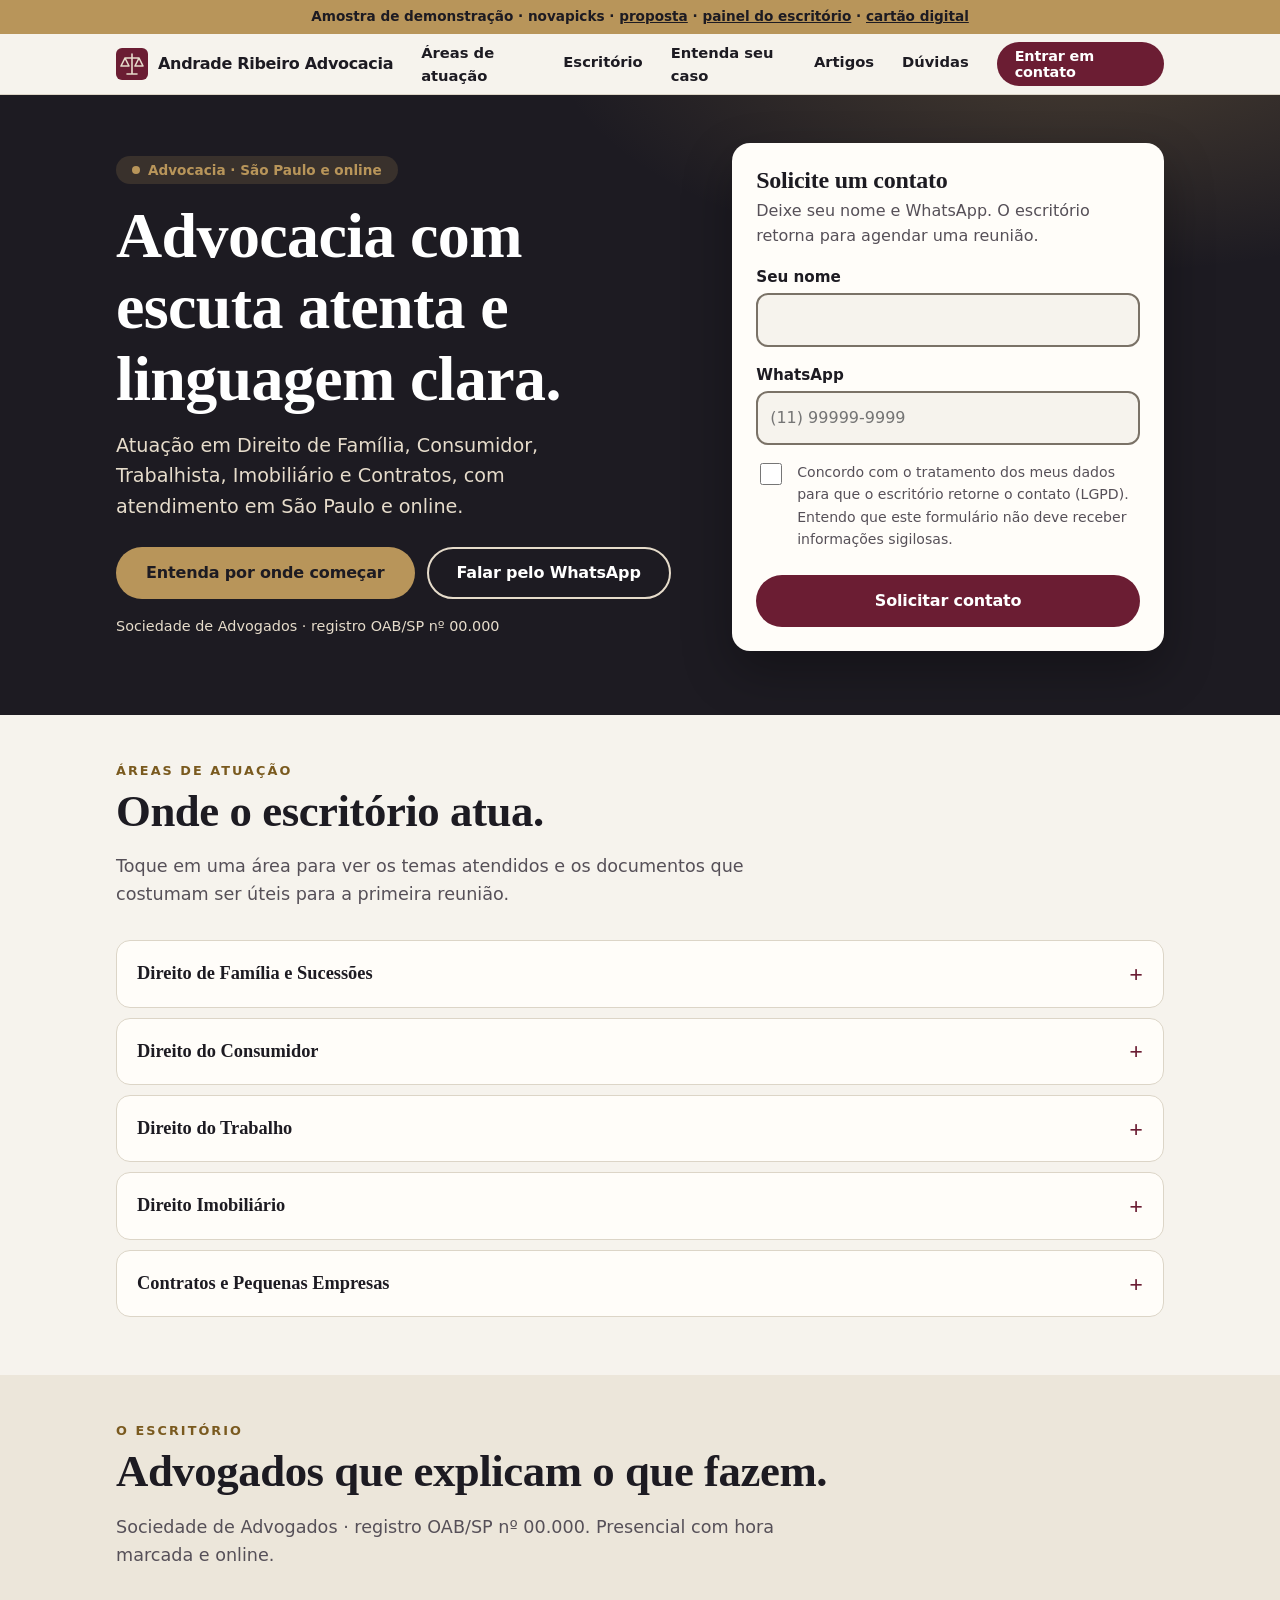
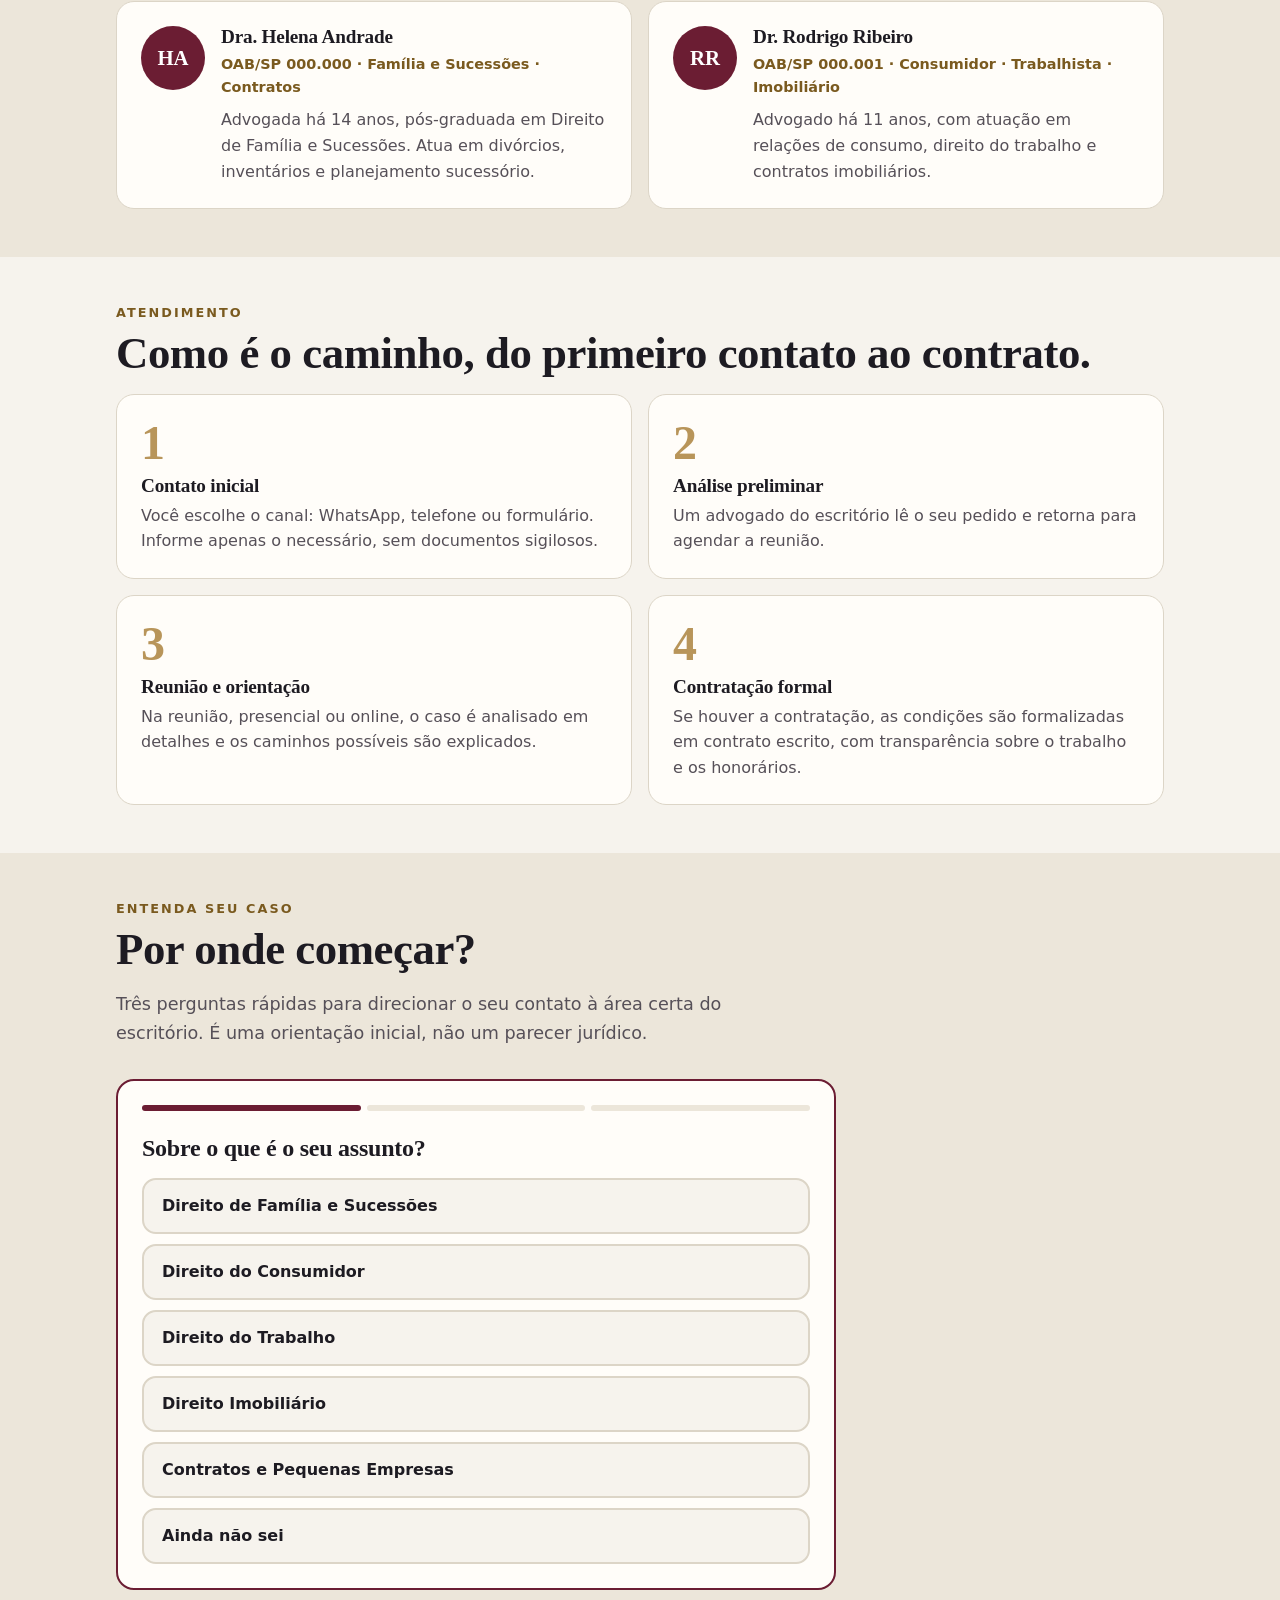
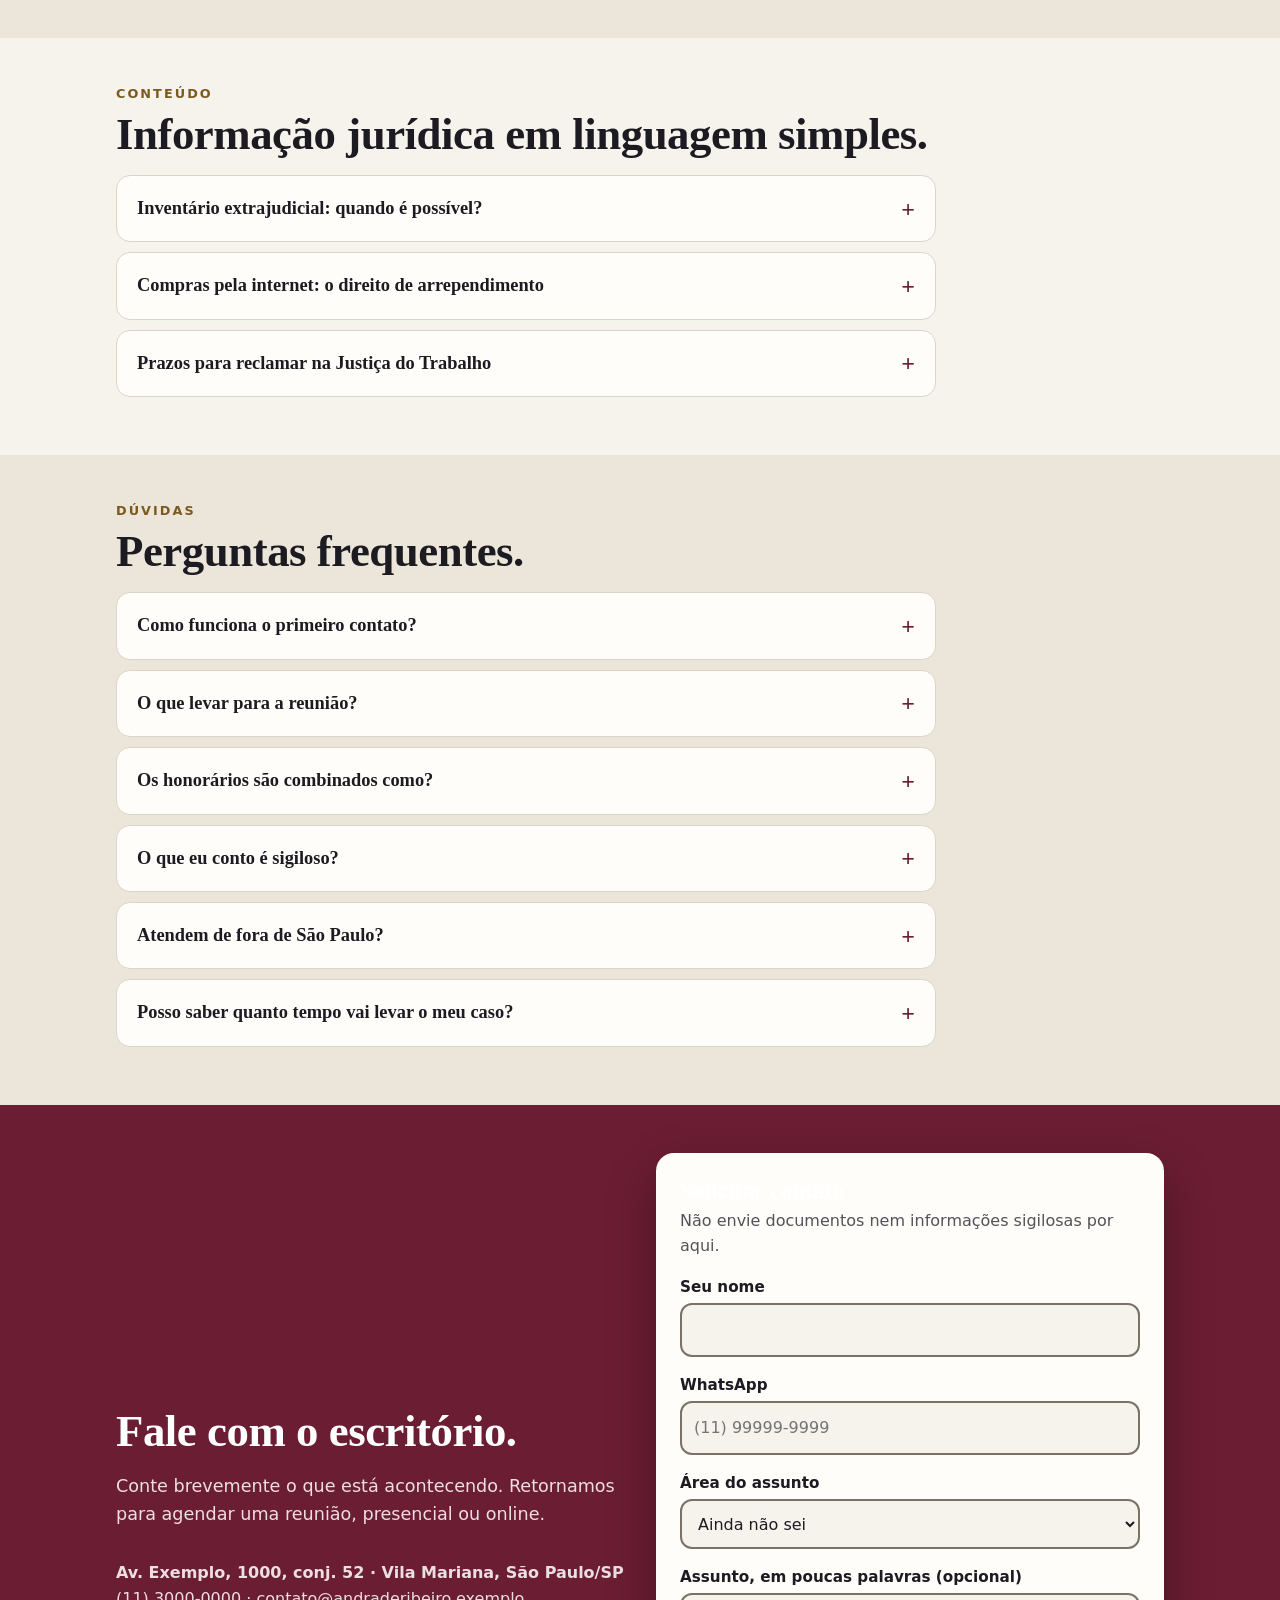
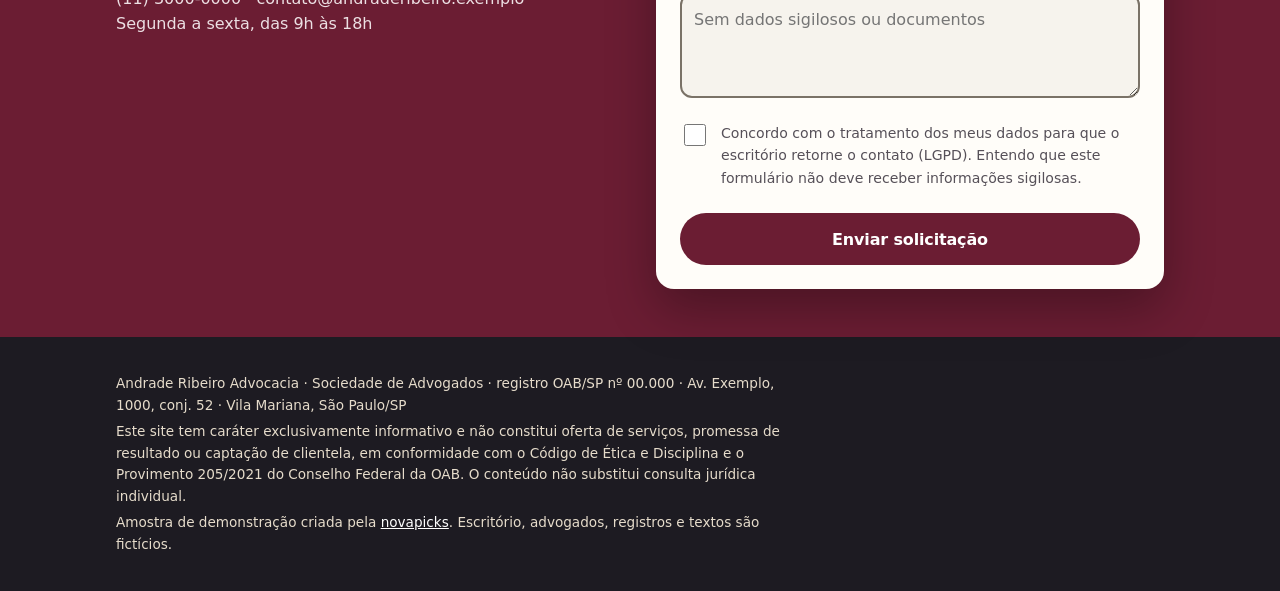
==== index.html @ 20d7a7cc "feat: site para escritório de advocacia com triagem, painel e cartão digital" ====
<!doctype html>
<html lang="pt-BR">
<head>
<meta charset="utf-8">
<meta name="viewport" content="width=device-width, initial-scale=1">
<meta name="description" content="Andrade Ribeiro Advocacia: Direito de Família, Consumidor, Trabalhista, Imobiliário e Contratos. Atendimento em São Paulo e online.">
<meta name="theme-color" content="#1d1b22">
<title>Andrade Ribeiro Advocacia · São Paulo</title>
<link rel="stylesheet" href="css/estilo.css">
</head>
<body>
<a class="pular" href="#conteudo">Pular para o conteúdo</a>
<div class="selo-demo">Amostra de demonstração · novapicks · <a href="apresentacao.html">proposta</a> · <a href="leads.html" target="_blank" rel="noopener">painel do escritório</a> · <a href="cartao.html">cartão digital</a></div>
<nav class="nav" aria-label="Principal"><div class="nav-int">
  <a class="marca" href="#topo"><svg class="logo" viewBox="0 0 32 32" aria-hidden="true"><rect width="32" height="32" rx="6" fill="#6b1d33"/><path d="M16 6v20M9 10h14M9 10l-4 8h8zM23 10l-4 8h8zM11 26h10" fill="none" stroke="#e6dccb" stroke-width="1.6" stroke-linecap="round" stroke-linejoin="round"/></svg><span id="n-marca"></span></a>
  <ul><li><a class="l" href="#areas">Áreas de atuação</a></li><li><a class="l" href="#escritorio">Escritório</a></li><li><a class="l" href="#triagem">Entenda seu caso</a></li><li><a class="l" href="#artigos">Artigos</a></li><li><a class="l" href="#duvidas">Dúvidas</a></li></ul>
  <a class="btn btn-prim btn-pequeno" href="#contato">Entrar em contato</a>
</div></nav>

<header class="hero" id="topo"><div class="hero-int">
  <div>
    <span class="etiqueta" id="h-et"></span>
    <h1 id="h-titulo"></h1>
    <p class="sub" id="h-sub"></p>
    <div class="grupo-btn"><a class="btn btn-ouro" href="#triagem">Entenda por onde começar</a><a class="btn btn-contorno" id="h-zap" target="_blank" rel="noopener" style="color:#fff;border-color:#e6dccb">Falar pelo WhatsApp</a></div>
    <p class="garantia" id="h-reg"></p>
  </div>
  <div class="cartao-lead"><h2>Solicite um contato</h2><p>Deixe seu nome e WhatsApp. O escritório retorna para agendar uma reunião.</p><div data-form data-origem="formulario" data-rotulo="Solicitar contato"></div></div>
</div></header>

<main id="conteudo" tabindex="-1">
  <section id="areas"><div class="container"><p class="sobretitulo">Áreas de atuação</p><h2>Onde o escritório atua.</h2><p class="lead">Toque em uma área para ver os temas atendidos e os documentos que costumam ser úteis para a primeira reunião.</p><div id="areas-lista"></div></div></section>

  <section id="escritorio" class="fundo-claro"><div class="container">
    <p class="sobretitulo">O escritório</p><h2>Advogados que explicam o que fazem.</h2>
    <p class="lead" id="e-txt"></p>
    <div class="grade" id="adv-lista"></div>
  </div></section>

  <section id="como"><div class="container"><p class="sobretitulo">Atendimento</p><h2>Como é o caminho, do primeiro contato ao contrato.</h2><div class="grade" id="passos"></div></div></section>

  <section id="triagem" class="fundo-claro"><div class="container">
    <p class="sobretitulo">Entenda seu caso</p><h2>Por onde começar?</h2>
    <p class="lead">Três perguntas rápidas para direcionar o seu contato à área certa do escritório. É uma orientação inicial, não um parecer jurídico.</p>
    <div class="quiz" id="quiz" aria-live="polite"></div>
  </div></section>

  <section id="artigos"><div class="container"><p class="sobretitulo">Conteúdo</p><h2>Informação jurídica em linguagem simples.</h2><div id="art-lista" style="max-width:820px"></div></div></section>

  <section id="duvidas" class="fundo-claro"><div class="container"><p class="sobretitulo">Dúvidas</p><h2>Perguntas frequentes.</h2><div id="faq" style="max-width:820px"></div></div></section>

  <section id="contato" class="cta-final"><div class="container"><div class="duas">
    <div><h2>Fale com o escritório.</h2><p class="lead">Conte brevemente o que está acontecendo. Retornamos para agendar uma reunião, presencial ou online.</p><p id="c-info" style="margin:0"></p></div>
    <div class="cartao-lead"><h2>Solicitar contato</h2><p>Não envie documentos nem informações sigilosas por aqui.</p><div data-form data-origem="formulario" data-rotulo="Enviar solicitação" data-completo="1"></div></div>
  </div></div></section>
</main>

<footer><div class="container"><p id="f-nome"></p><p id="f-aviso"></p><p>Amostra de demonstração criada pela <a href="https://novapicks.website">novapicks</a>. Escritório, advogados, registros e textos são fictícios.</p></div></footer>
<div class="barra-fixa"><a class="btn btn-contorno" id="b-zap" target="_blank" rel="noopener">WhatsApp</a><a class="btn btn-prim" href="#triagem">Entenda seu caso</a></div>

<script src="js/dados.js"></script>
<script src="js/leads.js"></script>
<script src="js/app.js"></script>
</body>
</html>
---- css/estilo.css ----
/* Design System: tokens no :root, mobile-first, escala de 8px. Tema claro sóbrio: bordô e latão, títulos em serifa. */
:root {
  --fundo: #f6f3ed;
  --superficie: #fffdf9;
  --superficie-2: #ece6da;
  --borda: #7a7267;
  --borda-suave: #dcd5c7;
  --tinta: #1d1b22;
  --texto: #1d1b22;
  --texto-suave: #565058;
  --prim: #6b1d33;
  --prim-2: #521526;
  --ouro: #b8955a;          /* decorativo e fundo com texto escuro */
  --ouro-texto: #7a5a1f;    /* menta em texto sobre claro (5:1) */
  --claro: #e6dccb;
  --erro: #a3271a;
  --foco: #b45309;
  --raio: 18px;
  --e1: 8px; --e2: 16px; --e3: 24px; --e4: 32px; --e6: 48px; --e8: 64px;
  --fonte-titulo: "Iowan Old Style", "Palatino Linotype", Palatino, "Book Antiqua", Georgia, serif;
  --fonte: "Segoe UI Variable Display", "Segoe UI", system-ui, -apple-system, Roboto, sans-serif;
}
@media (prefers-contrast: more) { :root { --borda: #000; --texto-suave: #000; } }
* { box-sizing: border-box; }
html { scroll-behavior: smooth; scroll-padding-top: 72px; }
body { margin: 0; font-family: var(--fonte); background: var(--fundo); color: var(--texto); line-height: 1.6; padding-bottom: 72px; }
h1, h2, h3 { font-family: var(--fonte-titulo); font-weight: 600; line-height: 1.12; letter-spacing: -.01em; margin: 0; }
[hidden] { display: none !important; }
:focus-visible { outline: 3px solid var(--foco); outline-offset: 2px; }
.so-leitor { position: absolute; width: 1px; height: 1px; overflow: hidden; clip: rect(0 0 0 0); white-space: nowrap; }
.pular { position: absolute; left: 8px; top: -64px; background: var(--ouro); color: var(--tinta); padding: 8px 16px; border-radius: 8px; z-index: 60; }
.pular:focus { top: 8px; }
.selo-demo { background: var(--ouro); color: var(--tinta); text-align: center; font-size: .85rem; font-weight: 700; padding: 6px var(--e2); }
.selo-demo a { color: inherit; font-weight: 800; }
.container { max-width: 1080px; margin: 0 auto; padding: 0 var(--e2); }
section { padding: var(--e6) 0; }
.sobretitulo { font: 800 .8rem var(--fonte); text-transform: uppercase; letter-spacing: .16em; color: var(--ouro-texto); margin: 0 0 var(--e1); }
h2 { font-size: clamp(1.9rem, 5vw, 2.8rem); margin-bottom: var(--e2); }
.lead { color: var(--texto-suave); font-size: 1.1rem; max-width: 60ch; margin: 0 0 var(--e4); }

/* Navegação */
.nav { position: sticky; top: 0; z-index: 40; background: rgba(246,243,237,.94); backdrop-filter: blur(8px); border-bottom: 1px solid var(--borda-suave); }
.nav-int { max-width: 1080px; margin: 0 auto; padding: 0 var(--e2); display: flex; align-items: center; gap: var(--e2); min-height: 60px; }
.marca { display: flex; align-items: center; gap: 10px; font-weight: 800; color: var(--tinta); text-decoration: none; letter-spacing: -.02em; white-space: nowrap; }
.logo { width: 32px; height: 32px; flex: none; }
.nav ul { display: none; list-style: none; margin: 0 0 0 auto; padding: 0; gap: 4px; }
@media (min-width: 900px) { .nav ul { display: flex; } }
.nav a.l { display: inline-flex; align-items: center; min-height: 44px; padding: 0 12px; color: var(--texto); text-decoration: none; font-weight: 600; font-size: .92rem; border-radius: 8px; }
.nav a.l:hover { background: var(--superficie-2); }
.nav .btn { margin-left: auto; }
@media (min-width: 900px) { .nav .btn { margin-left: 0; } }

/* Botões */
.btn { font: 800 1rem var(--fonte); min-height: 52px; padding: 8px 28px; border-radius: 999px; border: 2px solid transparent; cursor: pointer; display: inline-flex; align-items: center; justify-content: center; gap: 8px; text-decoration: none; letter-spacing: -.01em; }
.btn-prim { background: var(--prim); color: #fff; }
.btn-prim:hover { background: var(--prim-2); }
.btn-ouro { background: var(--ouro); color: var(--tinta); }
.btn-ouro:hover { background: #c9a669; }
.btn-contorno { background: transparent; color: var(--texto); border-color: var(--borda); }
.btn-contorno:hover { border-color: var(--texto); }
.btn-pequeno { min-height: 40px; padding: 4px 16px; font-size: .9rem; }
.grupo-btn { display: flex; gap: 12px; flex-wrap: wrap; }

/* Hero */
.hero { background: radial-gradient(900px 400px at 85% -10%, rgba(184,149,90,.28), transparent 60%), var(--tinta); color: var(--claro); padding: var(--e6) 0 var(--e8); overflow: hidden; }
.hero-int { max-width: 1080px; margin: 0 auto; padding: 0 var(--e2); display: grid; gap: var(--e4); grid-template-columns: 1fr; align-items: center; }
@media (min-width: 900px) { .hero-int { grid-template-columns: 1.15fr .85fr; } }
.etiqueta { display: inline-flex; align-items: center; gap: 8px; background: rgba(184,149,90,.18); color: var(--ouro); border-radius: 999px; padding: 6px 16px; font: 700 .85rem var(--fonte); margin-bottom: var(--e2); }
.etiqueta::before { content: ""; width: 8px; height: 8px; border-radius: 50%; background: var(--ouro); }
.hero h1 { font-size: clamp(2.4rem, 7vw, 4rem); color: #fff; }
.hero h1 em { font-style: normal; color: var(--ouro); }
.hero .sub { font-size: 1.2rem; margin: var(--e2) 0 var(--e3); max-width: 40ch; }
.hero .garantia { font-size: .9rem; margin: var(--e2) 0 0; }
.cartao-lead { background: var(--superficie); color: var(--texto); border-radius: var(--raio); padding: var(--e3); box-shadow: 0 20px 50px rgba(0,0,0,.3); }
.cartao-lead h2 { font-size: 1.5rem; margin-bottom: 4px; }
.cartao-lead > p { margin: 0 0 var(--e2); color: var(--texto-suave); }

/* Faixa de números */
.faixa { background: var(--superficie); border-bottom: 1px solid var(--borda-suave); }
.faixa-int { max-width: 1080px; margin: 0 auto; padding: var(--e3) var(--e2); display: grid; grid-template-columns: repeat(2, 1fr); gap: var(--e2); }
@media (min-width: 720px) { .faixa-int { grid-template-columns: repeat(4, 1fr); } }
.faixa b { display: block; font-size: 1.8rem; font-weight: 800; letter-spacing: -.03em; color: var(--prim); }
.faixa span { font-size: .9rem; color: var(--texto-suave); }

/* Cartões */
.grade { display: grid; gap: var(--e2); grid-template-columns: 1fr; }
@media (min-width: 640px) { .grade { grid-template-columns: repeat(2, 1fr); } }
@media (min-width: 960px) { .grade.tres { grid-template-columns: repeat(3, 1fr); } }
.cartao { background: var(--superficie); border: 1px solid var(--borda-suave); border-radius: var(--raio); padding: var(--e3); }
.cartao h3 { font-size: 1.2rem; margin-bottom: 6px; }
.cartao p { margin: 0; color: var(--texto-suave); }
.icone { width: 44px; height: 44px; border-radius: 12px; background: var(--superficie-2); color: var(--prim); display: grid; place-items: center; font-weight: 800; margin-bottom: var(--e2); }
.fundo-claro { background: var(--superficie-2); }
.passo { position: relative; }
.passo .n { font-size: 3rem; font-weight: 800; color: var(--ouro); line-height: 1; margin-bottom: 8px; letter-spacing: -.04em; }

/* Diagnóstico */
.quiz { background: var(--superficie); border: 2px solid var(--prim); border-radius: var(--raio); padding: var(--e3); max-width: 720px; }
.quiz-prog { display: flex; gap: 6px; margin-bottom: var(--e3); }
.quiz-prog i { flex: 1; height: 6px; border-radius: 3px; background: var(--superficie-2); }
.quiz-prog i.ok { background: var(--prim); }
.quiz h3 { font-size: 1.5rem; margin-bottom: var(--e2); }
.opcoes { display: grid; gap: 10px; }
.opcao { text-align: left; font: 700 1rem var(--fonte); color: var(--texto); background: var(--fundo); border: 2px solid var(--borda-suave); border-radius: 14px; padding: 14px 18px; min-height: 56px; cursor: pointer; }
.opcao:hover { border-color: var(--prim); }
.resultado { background: var(--tinta); color: var(--claro); border-radius: var(--raio); padding: var(--e3); }
.resultado h3 { color: #fff; }
.resultado .preco { font-size: 2.4rem; font-weight: 800; color: var(--ouro); letter-spacing: -.03em; }

/* Planos */
.planos { display: grid; gap: var(--e2); grid-template-columns: 1fr; align-items: stretch; }
@media (min-width: 900px) { .planos { grid-template-columns: repeat(3, 1fr); } }
.plano { display: flex; flex-direction: column; }
.plano.destaque { border: 2px solid var(--prim); position: relative; }
.plano .selo { position: absolute; top: -14px; left: 24px; background: var(--prim); color: #fff; font: 800 .75rem var(--fonte); text-transform: uppercase; letter-spacing: .08em; padding: 4px 12px; border-radius: 999px; }
.plano .para { color: var(--texto-suave); font-size: .92rem; margin: 4px 0 var(--e2); }
.plano .valor { font-size: 2.6rem; font-weight: 800; letter-spacing: -.04em; color: var(--tinta); }
.plano .valor small { font-size: 1rem; font-weight: 500; color: var(--texto-suave); letter-spacing: 0; }
.plano ul { list-style: none; padding: 0; margin: var(--e2) 0 var(--e3); display: grid; gap: 10px; flex: 1; }
.plano li { padding-left: 28px; position: relative; color: var(--texto-suave); }
.plano li::before { content: "✓"; position: absolute; left: 0; color: var(--ouro-texto); font-weight: 800; }

/* Depoimentos, FAQ */
.aspas { font-size: 1.05rem; color: var(--texto); margin-bottom: var(--e2) !important; }
.autor { display: flex; align-items: center; gap: 12px; }
.avatar { width: 44px; height: 44px; border-radius: 50%; background: var(--prim); color: #fff; display: grid; place-items: center; font-weight: 800; flex: none; }
.autor b { display: block; } .autor small { color: var(--texto-suave); }
.estrelas { color: #b45309; letter-spacing: 2px; margin-bottom: 8px; }
details { background: var(--superficie); border: 1px solid var(--borda-suave); border-radius: 14px; margin-bottom: 10px; }
summary { cursor: pointer; padding: 18px 20px; font-weight: 700; list-style: none; display: flex; justify-content: space-between; gap: 16px; min-height: 56px; align-items: center; }
summary::-webkit-details-marker { display: none; }
summary::after { content: "+"; font-size: 1.5rem; color: var(--prim); line-height: 1; }
details[open] summary::after { content: "–"; }
details p { margin: 0; padding: 0 20px 20px; color: var(--texto-suave); }

/* Formulário */
label { display: block; font-weight: 700; margin: var(--e2) 0 4px; font-size: .95rem; }
input[type=text], input[type=tel], input[type=email], select, textarea { width: 100%; font: inherit; color: var(--texto); background: var(--fundo); border: 2px solid var(--borda); border-radius: 12px; padding: 12px; min-height: 50px; }
.opc { display: flex; align-items: flex-start; gap: 12px; margin: var(--e2) 0 0; font-weight: 400; font-size: .88rem; color: var(--texto-suave); }
.opc input { width: 22px; height: 22px; accent-color: var(--prim); flex: none; margin-top: 2px; }
.erro { color: var(--erro); font-weight: 700; margin: 8px 0 0; }
.sucesso h3 { color: var(--ouro-texto); font-size: 1.4rem; margin-bottom: 8px; }
.nota { font-size: .85rem; color: var(--texto-suave); }
.cta-final { background: var(--prim); color: #ecdfe3; }
.cta-final h2 { color: #fff; }
.cta-final .lead { color: #ecdfe3; }
.duas { display: grid; gap: var(--e4); grid-template-columns: 1fr; align-items: center; }
@media (min-width: 860px) { .duas { grid-template-columns: 1fr 1fr; } }

footer { background: var(--tinta); color: var(--claro); padding: var(--e4) 0; font-size: .85rem; }
footer p { margin: 4px 0; max-width: 80ch; } footer a { color: #fff; }

/* Barra fixa no celular */
.barra-fixa { position: fixed; left: 0; right: 0; bottom: 0; z-index: 45; background: var(--superficie); border-top: 1px solid var(--borda-suave); padding: 10px var(--e2) calc(10px + env(safe-area-inset-bottom)); display: flex; gap: 10px; }
.barra-fixa .btn { flex: 1; min-height: 48px; padding: 4px 12px; }
@media (min-width: 900px) { .barra-fixa { display: none; } body { padding-bottom: 0; } }

/* Painel de contatos */
.painel { max-width: 1080px; margin: 0 auto; padding: var(--e4) var(--e2); }
.painel h1 { font-size: 2rem; margin-bottom: 8px; }
.resumos { display: grid; grid-template-columns: repeat(2, 1fr); gap: 12px; margin: var(--e3) 0; }
@media (min-width: 720px) { .resumos { grid-template-columns: repeat(6, 1fr); } }
.resumos div { background: var(--superficie); border: 1px solid var(--borda-suave); border-radius: 14px; padding: 12px 16px; }
.resumos b { display: block; font-size: 1.7rem; font-weight: 800; color: var(--prim); letter-spacing: -.03em; }
.resumos span { font-size: .85rem; color: var(--texto-suave); }
.contato { background: var(--superficie); border: 1px solid var(--borda-suave); border-left: 5px solid var(--ouro); border-radius: 14px; padding: var(--e2); margin-bottom: 12px; display: grid; gap: 8px 16px; grid-template-columns: 1fr; }
@media (min-width: 720px) { .contato { grid-template-columns: 1.4fr 1fr auto; align-items: center; } }
.contato h3 { font-size: 1.1rem; }
.contato p { margin: 2px 0; color: var(--texto-suave); font-size: .92rem; }
.contato .acoes { display: flex; gap: 8px; flex-wrap: wrap; }
.contato[data-s="cliente"] { border-left-color: var(--prim); }
.contato[data-s="perdido"] { opacity: .6; border-left-color: var(--borda); }
.tag { display: inline-block; background: var(--superficie-2); color: var(--prim); font: 700 .75rem var(--fonte); padding: 2px 10px; border-radius: 999px; margin-left: 6px; }
.vazio { color: var(--texto-suave); text-align: center; padding: var(--e4) 0; }
.caixa { background: var(--superficie); border: 1px solid var(--borda-suave); border-radius: var(--raio); padding: var(--e3); }

/* Cartão digital */
.cartao-digital { max-width: 420px; margin: var(--e4) auto; background: var(--superficie); border: 1px solid var(--borda-suave); border-radius: 24px; overflow: hidden; box-shadow: 0 20px 50px rgba(18,26,58,.12); }
.cd-topo { background: var(--tinta); padding: var(--e4) var(--e3) 56px; color: var(--claro); text-align: center; }
.cd-avatar { width: 96px; height: 96px; border-radius: 50%; background: var(--ouro); color: var(--tinta); display: grid; place-items: center; font-size: 2.2rem; font-weight: 800; margin: -48px auto var(--e2); border: 5px solid var(--superficie); position: relative; }
.cd-corpo { padding: 0 var(--e3) var(--e3); text-align: center; }
.cd-corpo h1 { font-size: 1.6rem; } .cd-corpo p { color: var(--texto-suave); margin: 4px 0; }
.cd-botoes { display: grid; gap: 10px; margin-top: var(--e3); }
.qrbox { background: #fff; border: 1px solid var(--borda-suave); border-radius: 14px; padding: 12px; max-width: 220px; margin: var(--e3) auto 0; }
.qrbox svg { width: 100%; display: block; }

/* Proposta */
.proposta .plano .valor { font-size: 2.2rem; }
@media print { body { background: #fff; padding: 0; } .nao-imprimir, .selo-demo, .nav, .barra-fixa { display: none !important; } }
@media (prefers-reduced-motion: reduce) { html { scroll-behavior: auto; } * { transition: none !important; animation: none !important; } }

/* ===== Advocacia ===== */
details h3 { font-family: var(--fonte); font-size: .8rem; text-transform: uppercase; letter-spacing: .1em; color: var(--ouro-texto); margin: 0 0 8px; font-weight: 800; }
summary { font-family: var(--fonte-titulo); font-size: 1.15rem; font-weight: 600; }
.det-corpo { padding: 0 20px 20px; }
.det-corpo p { padding: 0; margin: 0 0 12px; color: var(--texto-suave); }
.det-corpo ul { margin: 0; padding-left: 20px; display: grid; gap: 6px; color: var(--texto); }
.duas-col { display: grid; gap: var(--e3); grid-template-columns: 1fr; margin-top: var(--e2); }
@media (min-width: 640px) { .duas-col { grid-template-columns: 1fr 1fr; } }
.meta { font-size: .85rem !important; color: var(--texto-suave); }
.adv { display: flex; gap: var(--e2); align-items: flex-start; }
.adv .avatar { width: 64px; height: 64px; font-size: 1.3rem; font-family: var(--fonte-titulo); }
.adv .oab { color: var(--ouro-texto) !important; font-weight: 700; font-size: .9rem; margin-bottom: 8px !important; }
.alerta { background: #fdecea; border: 2px solid var(--erro); color: #5a120b; border-radius: var(--raio); padding: var(--e2); margin-bottom: var(--e3); }
.passo .n { font-family: var(--fonte-titulo); }
.resultado .meta { color: var(--claro); }
.tag.urg { background: #fdecea; color: #8a1c10; border: 1px solid var(--erro); }
.contato[data-urg="1"] { border-left-color: var(--erro); }
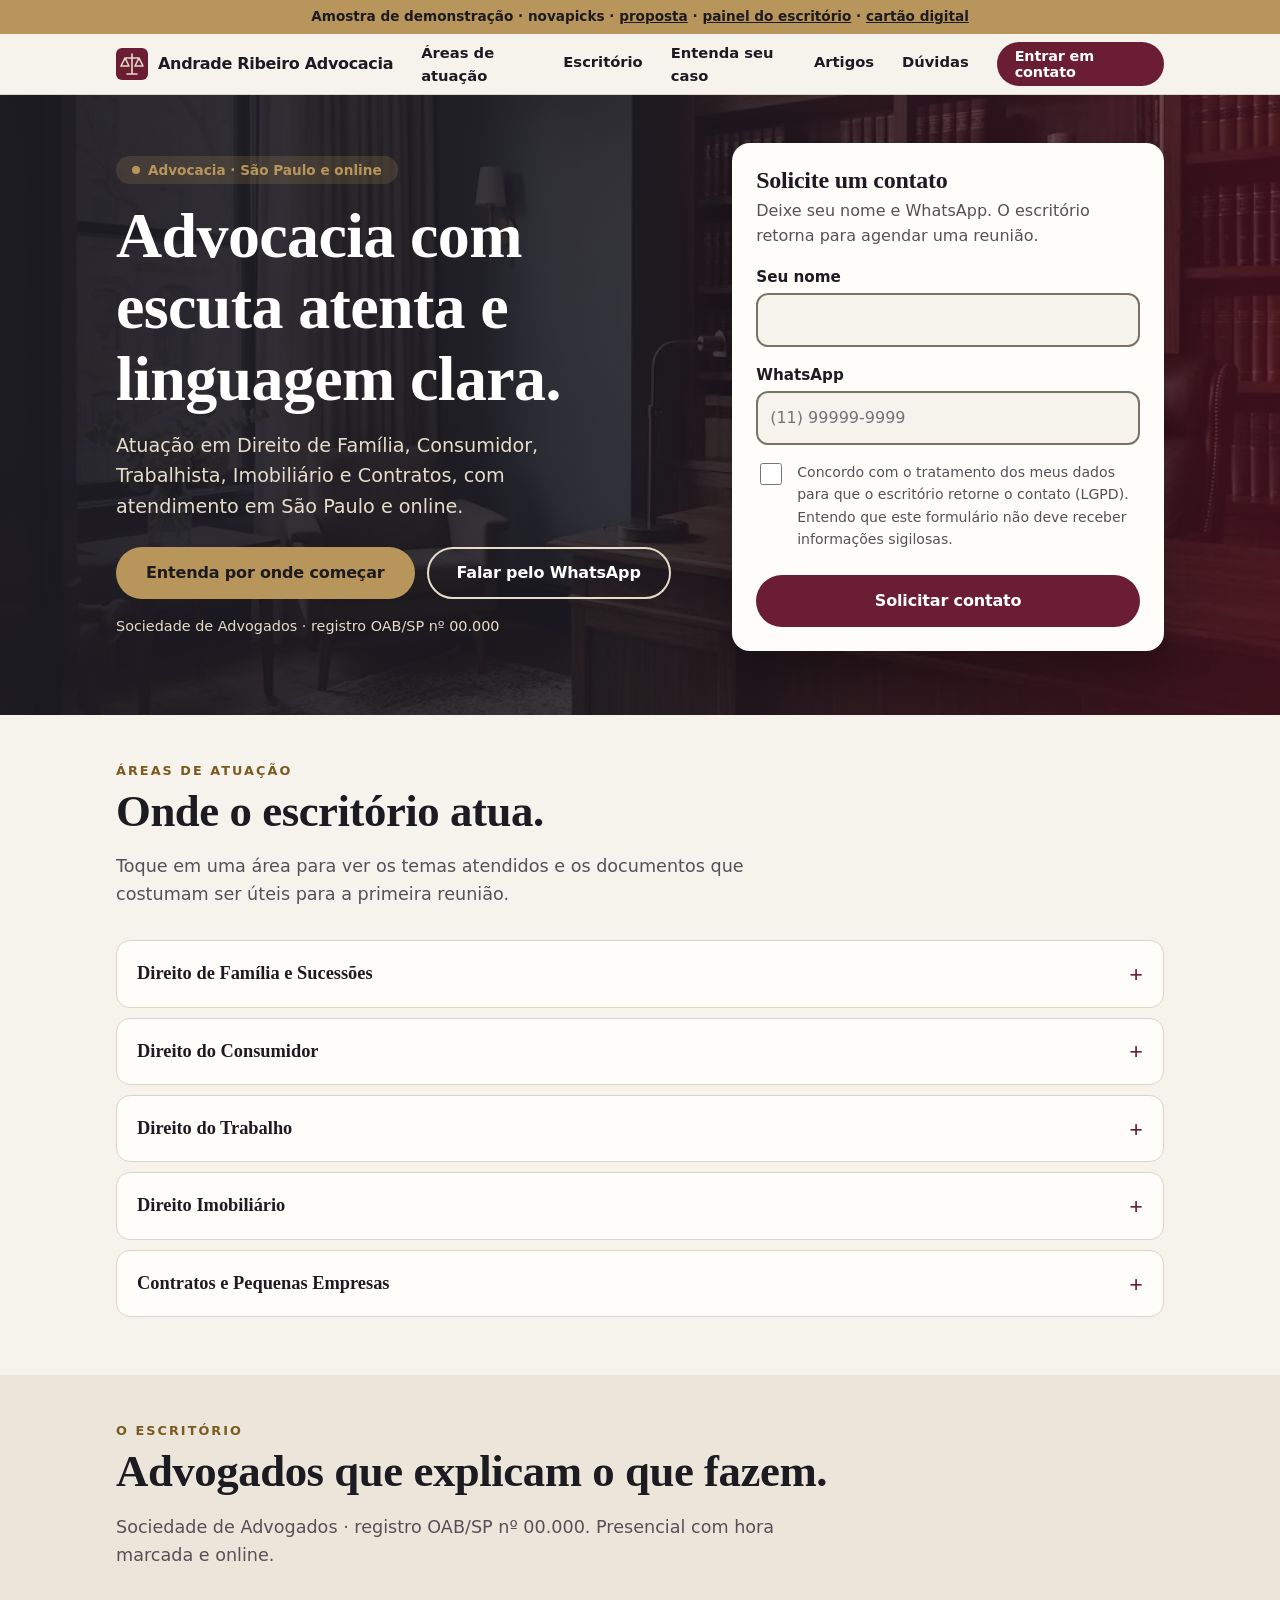
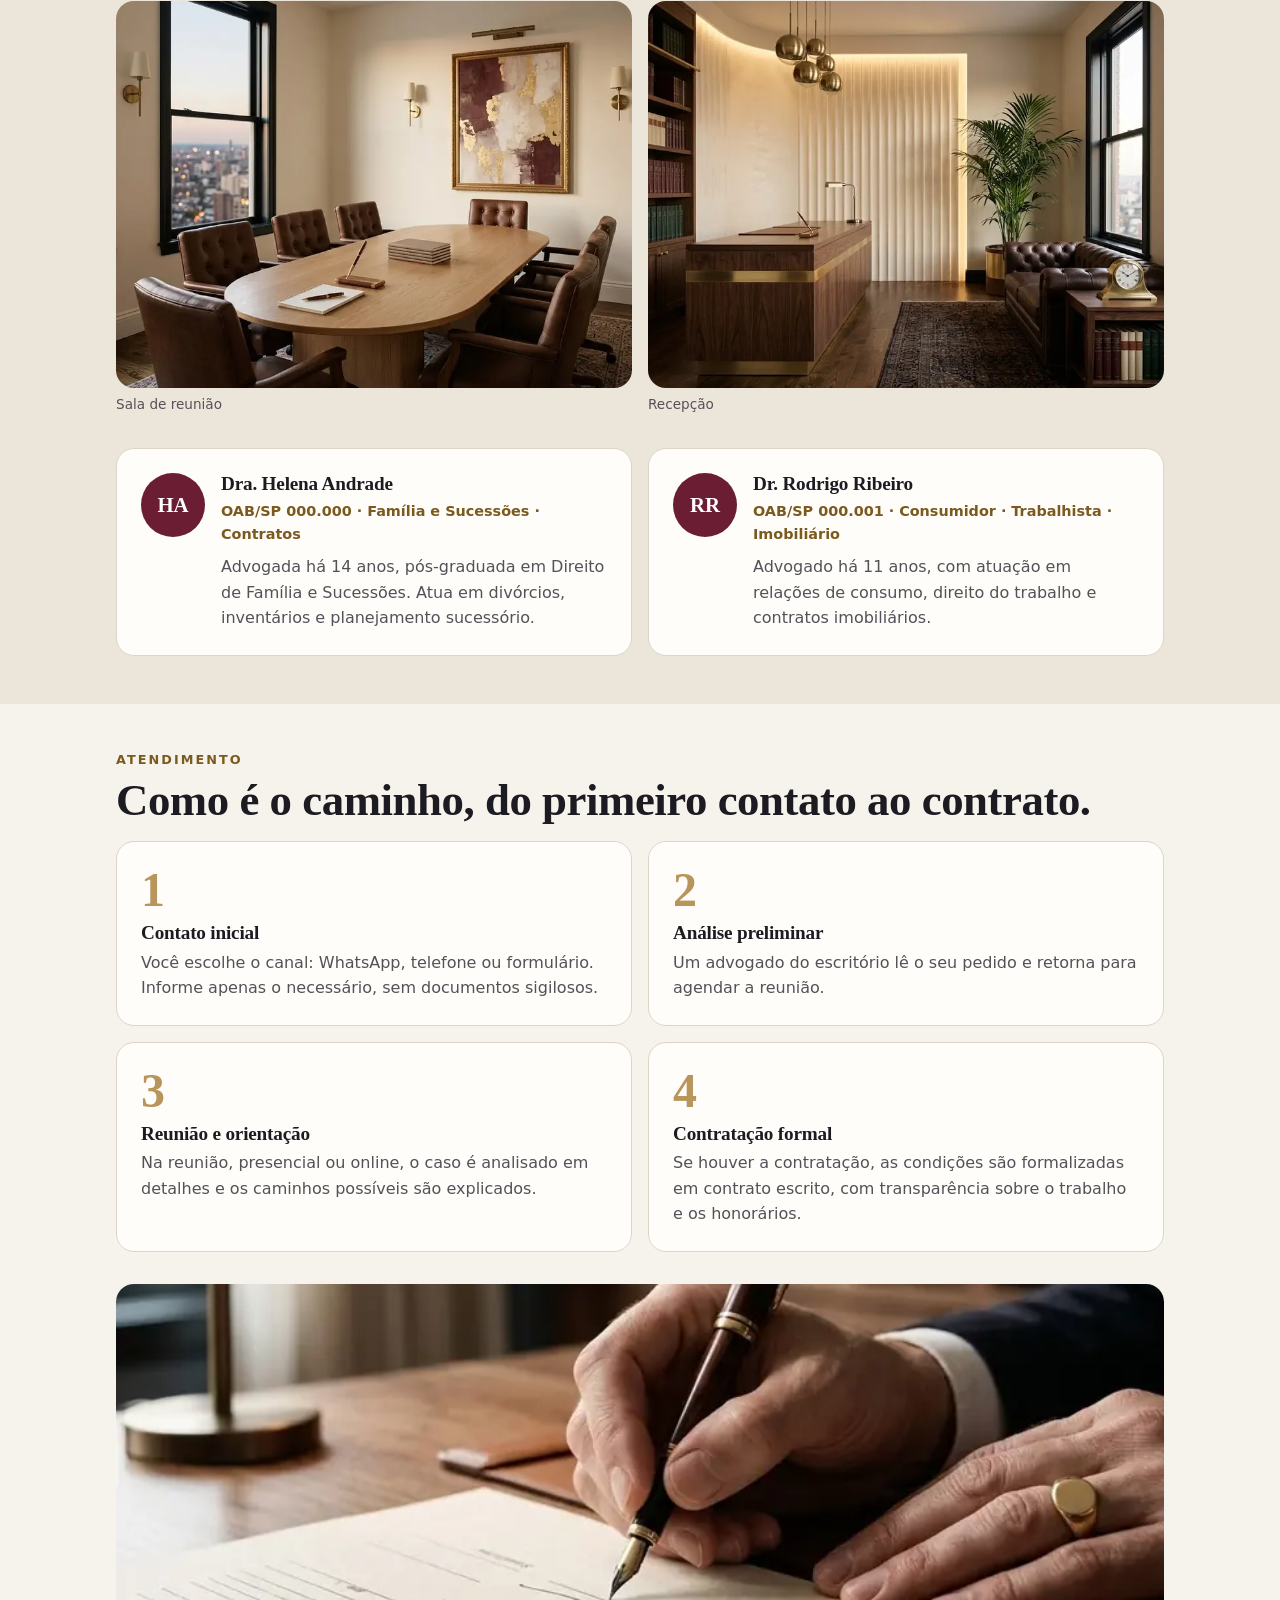
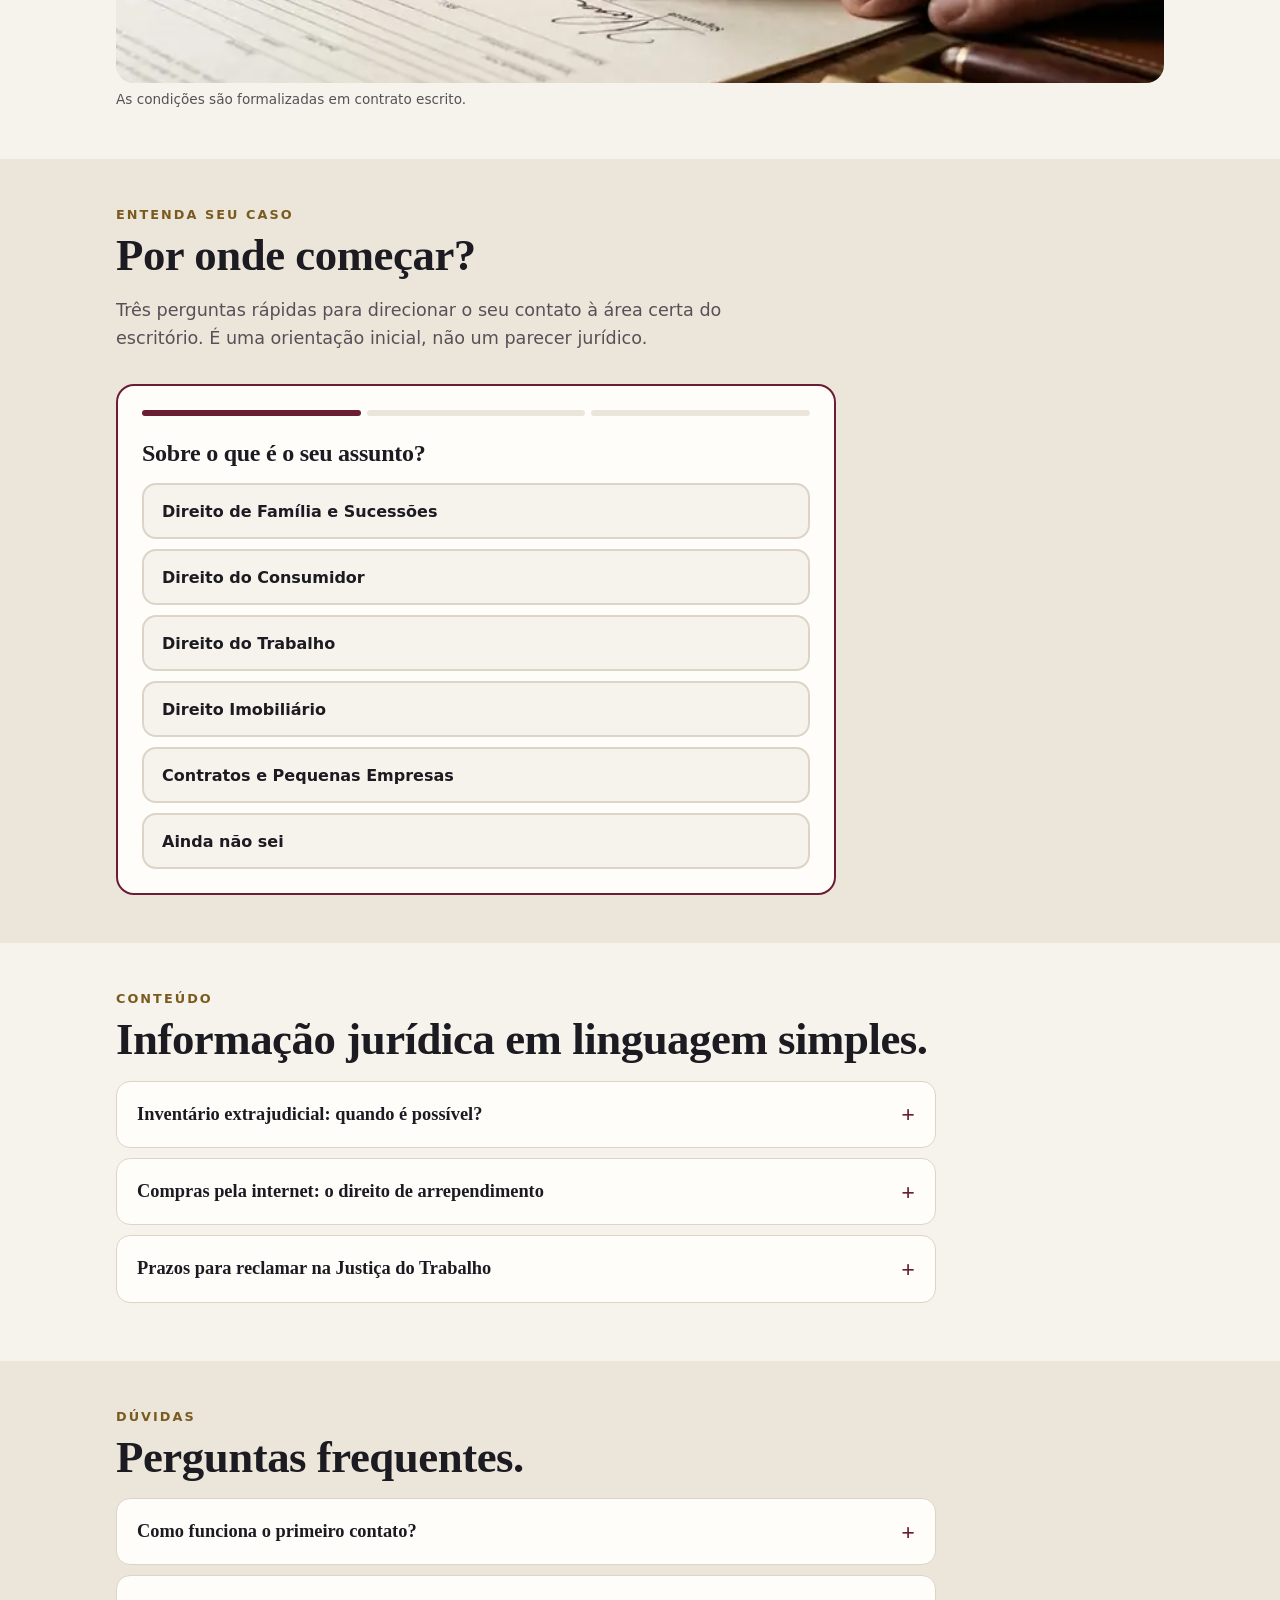
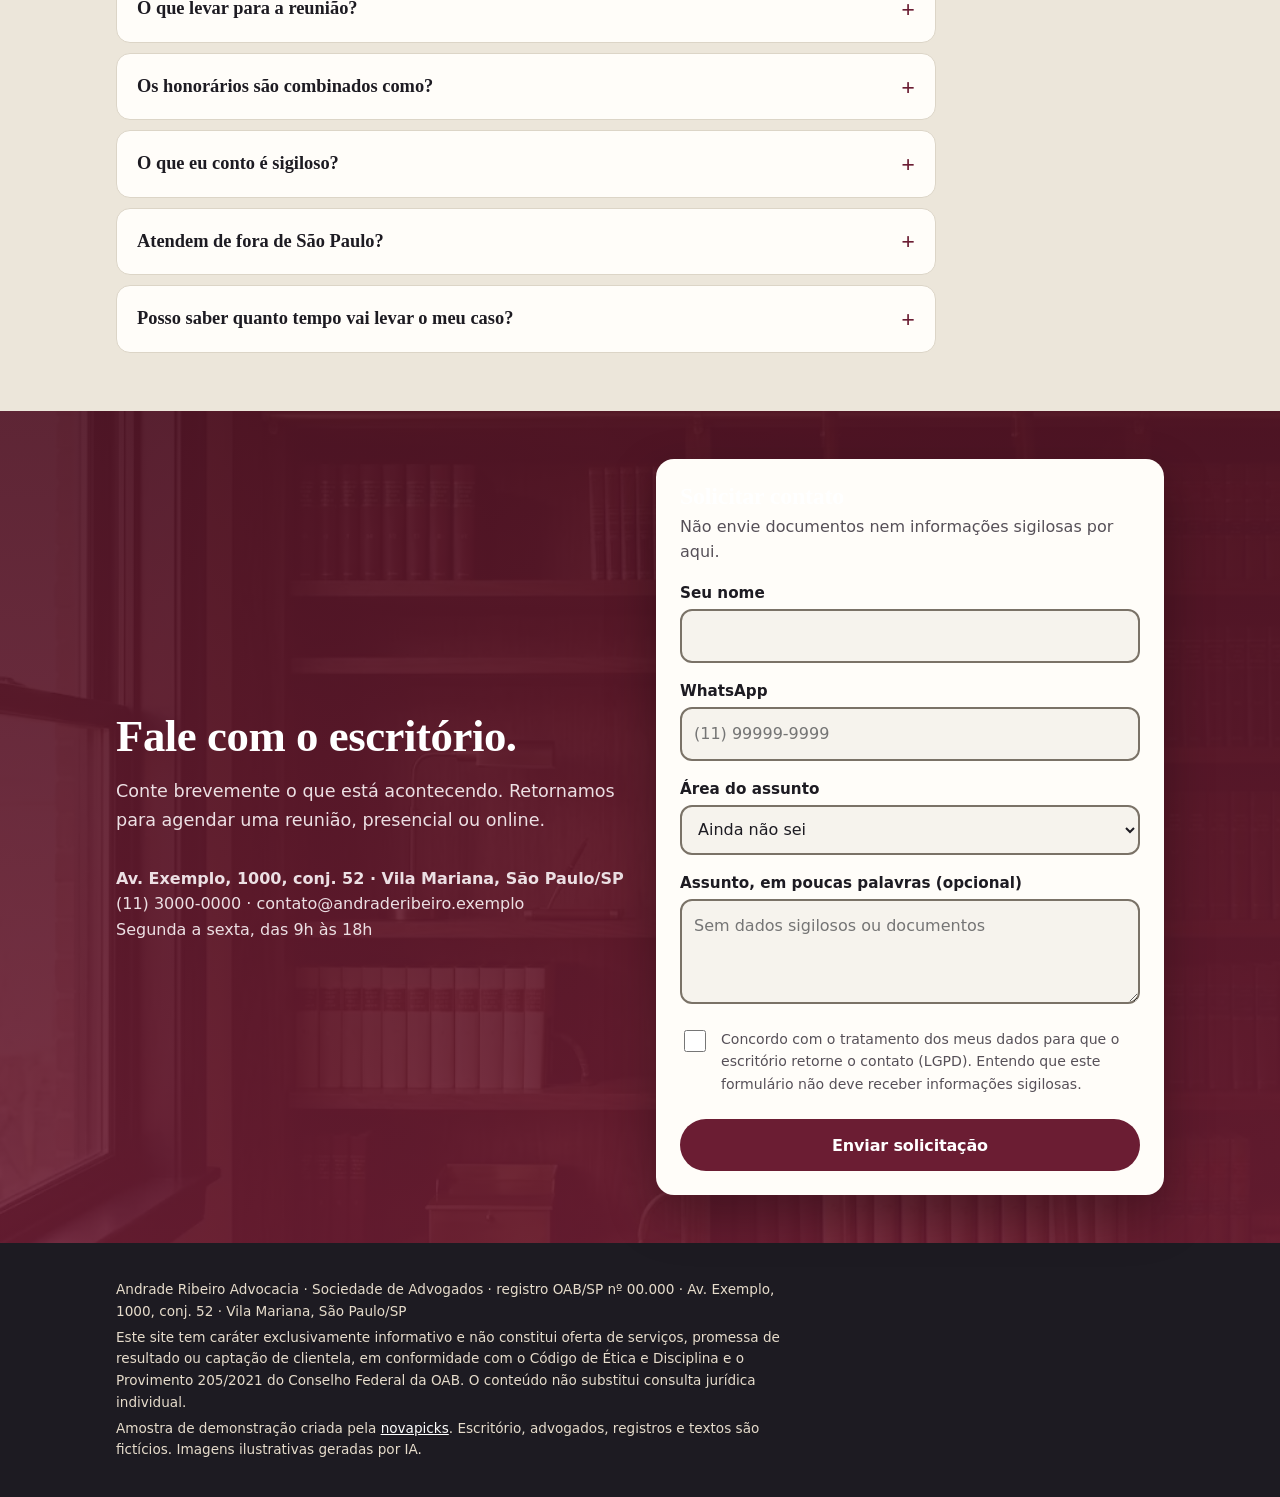
==== commit 559a051f: "feat: imagens ilustrativas do escritório (topo, reunião, recepção, assinatura e biblioteca)" ====
--- a/index.html
+++ b/index.html
@@ -6,7 +6,7 @@
 <meta name="description" content="Andrade Ribeiro Advocacia: Direito de Família, Consumidor, Trabalhista, Imobiliário e Contratos. Atendimento em São Paulo e online.">
 <meta name="theme-color" content="#1d1b22">
 <title>Andrade Ribeiro Advocacia · São Paulo</title>
-<link rel="stylesheet" href="css/estilo.css">
+<link rel="stylesheet" href="css/estilo.css?v=2">
 </head>
 <body>
 <a class="pular" href="#conteudo">Pular para o conteúdo</a>
@@ -17,7 +17,7 @@
   <a class="btn btn-prim btn-pequeno" href="#contato">Entrar em contato</a>
 </div></nav>
 
-<header class="hero" id="topo"><div class="hero-int">
+<header class="hero" id="topo"><img class="hero-foto" src="img/topo-1024.webp" srcset="img/topo-640.webp 640w, img/topo-1024.webp 1024w" sizes="100vw" width="1024" height="572" alt="" fetchpriority="high"><div class="hero-int">
   <div>
     <span class="etiqueta" id="h-et"></span>
     <h1 id="h-titulo"></h1>
@@ -34,10 +34,11 @@
   <section id="escritorio" class="fundo-claro"><div class="container">
     <p class="sobretitulo">O escritório</p><h2>Advogados que explicam o que fazem.</h2>
     <p class="lead" id="e-txt"></p>
+    <div class="par-fotos"><figure><img src="img/reuniao-800.webp" srcset="img/reuniao-480.webp 480w, img/reuniao-800.webp 800w" sizes="(min-width: 760px) 520px, 100vw" width="800" height="598" loading="lazy" alt="Sala de reunião do escritório, com mesa oval de madeira e cadeiras de couro"><figcaption>Sala de reunião</figcaption></figure><figure><img src="img/recepcao-800.webp" srcset="img/recepcao-480.webp 480w, img/recepcao-800.webp 800w" sizes="(min-width: 760px) 520px, 100vw" width="800" height="598" loading="lazy" alt="Recepção do escritório, com balcão de madeira e sofá de couro"><figcaption>Recepção</figcaption></figure></div>
     <div class="grade" id="adv-lista"></div>
   </div></section>
 
-  <section id="como"><div class="container"><p class="sobretitulo">Atendimento</p><h2>Como é o caminho, do primeiro contato ao contrato.</h2><div class="grade" id="passos"></div></div></section>
+  <section id="como"><div class="container"><p class="sobretitulo">Atendimento</p><h2>Como é o caminho, do primeiro contato ao contrato.</h2><div class="grade" id="passos"></div><figure class="faixa-foto"><img src="img/assinatura-800.webp" width="800" height="800" loading="lazy" alt="Mãos assinando um documento com caneta-tinteiro sobre uma mesa de madeira"><figcaption>As condições são formalizadas em contrato escrito.</figcaption></figure></div></section>
 
   <section id="triagem" class="fundo-claro"><div class="container">
     <p class="sobretitulo">Entenda seu caso</p><h2>Por onde começar?</h2>
@@ -49,17 +50,17 @@
 
   <section id="duvidas" class="fundo-claro"><div class="container"><p class="sobretitulo">Dúvidas</p><h2>Perguntas frequentes.</h2><div id="faq" style="max-width:820px"></div></div></section>
 
-  <section id="contato" class="cta-final"><div class="container"><div class="duas">
+  <section id="contato" class="cta-final"><img class="cta-foto" src="img/biblioteca-1024.webp" srcset="img/biblioteca-640.webp 640w, img/biblioteca-1024.webp 1024w" sizes="100vw" width="1024" height="765" loading="lazy" alt=""><div class="container"><div class="duas">
     <div><h2>Fale com o escritório.</h2><p class="lead">Conte brevemente o que está acontecendo. Retornamos para agendar uma reunião, presencial ou online.</p><p id="c-info" style="margin:0"></p></div>
     <div class="cartao-lead"><h2>Solicitar contato</h2><p>Não envie documentos nem informações sigilosas por aqui.</p><div data-form data-origem="formulario" data-rotulo="Enviar solicitação" data-completo="1"></div></div>
   </div></div></section>
 </main>
 
-<footer><div class="container"><p id="f-nome"></p><p id="f-aviso"></p><p>Amostra de demonstração criada pela <a href="https://novapicks.website">novapicks</a>. Escritório, advogados, registros e textos são fictícios.</p></div></footer>
+<footer><div class="container"><p id="f-nome"></p><p id="f-aviso"></p><p>Amostra de demonstração criada pela <a href="https://novapicks.website">novapicks</a>. Escritório, advogados, registros e textos são fictícios. Imagens ilustrativas geradas por IA.</p></div></footer>
 <div class="barra-fixa"><a class="btn btn-contorno" id="b-zap" target="_blank" rel="noopener">WhatsApp</a><a class="btn btn-prim" href="#triagem">Entenda seu caso</a></div>
 
-<script src="js/dados.js"></script>
-<script src="js/leads.js"></script>
-<script src="js/app.js"></script>
+<script src="js/dados.js?v=2"></script>
+<script src="js/leads.js?v=2"></script>
+<script src="js/app.js?v=2"></script>
 </body>
 </html>
--- a/css/estilo.css
+++ b/css/estilo.css
@@ -206,3 +206,27 @@
 .resultado .meta { color: var(--claro); }
 .tag.urg { background: #fdecea; color: #8a1c10; border: 1px solid var(--erro); }
 .contato[data-urg="1"] { border-left-color: var(--erro); }
+
+/* ===== Imagens ===== */
+.hero { position: relative; isolation: isolate; }
+.hero-foto { position: absolute; inset: 0; width: 100%; height: 100%; object-fit: cover; object-position: 30% center; z-index: -2; }
+.hero::before { content: ""; position: absolute; inset: 0; z-index: -1; background: linear-gradient(90deg, rgba(29,27,34,.96) 0%, rgba(29,27,34,.84) 50%, rgba(82,21,38,.7) 100%); }
+.par-fotos { display: grid; gap: var(--e2); grid-template-columns: 1fr; margin: 0 0 var(--e4); }
+@media (min-width: 760px) { .par-fotos { grid-template-columns: 1fr 1fr; } }
+.par-fotos figure, .faixa-foto { margin: 0; }
+.par-fotos img { width: 100%; height: auto; aspect-ratio: 4 / 3; object-fit: cover; border-radius: var(--raio); display: block; }
+.par-fotos figcaption, .faixa-foto figcaption, .foto-prop figcaption { font-size: .85rem; color: var(--texto-suave); margin-top: 6px; }
+.faixa-foto { margin-top: var(--e4); }
+.faixa-foto img { width: 100%; height: auto; aspect-ratio: 21 / 8; object-fit: cover; object-position: center 62%; border-radius: var(--raio); display: block; }
+.cta-final { position: relative; isolation: isolate; }
+.cta-foto { position: absolute; inset: 0; width: 100%; height: 100%; object-fit: cover; z-index: -2; }
+.cta-final::before { content: ""; position: absolute; inset: 0; z-index: -1; background: linear-gradient(180deg, rgba(82,21,38,.93), rgba(107,29,51,.9)); }
+.foto-prop { margin: 0 0 var(--e4); }
+.foto-prop img { width: 100%; height: auto; border-radius: var(--raio); display: block; }
+.galeria { display: grid; gap: 12px; grid-template-columns: repeat(3, 1fr); margin-bottom: var(--e4); }
+.galeria img { width: 100%; height: 100%; aspect-ratio: 1; object-fit: cover; border-radius: var(--raio); display: block; }
+@media (max-width: 560px) { .galeria { grid-template-columns: 1fr 1fr; } .galeria img:first-child { grid-column: span 2; aspect-ratio: 16 / 9; } }
+@media (max-width: 859px) {
+  .hero::before { background: linear-gradient(180deg, rgba(29,27,34,.86), rgba(29,27,34,.66)); }
+  .hero-foto { object-position: 80% center; }
+}
